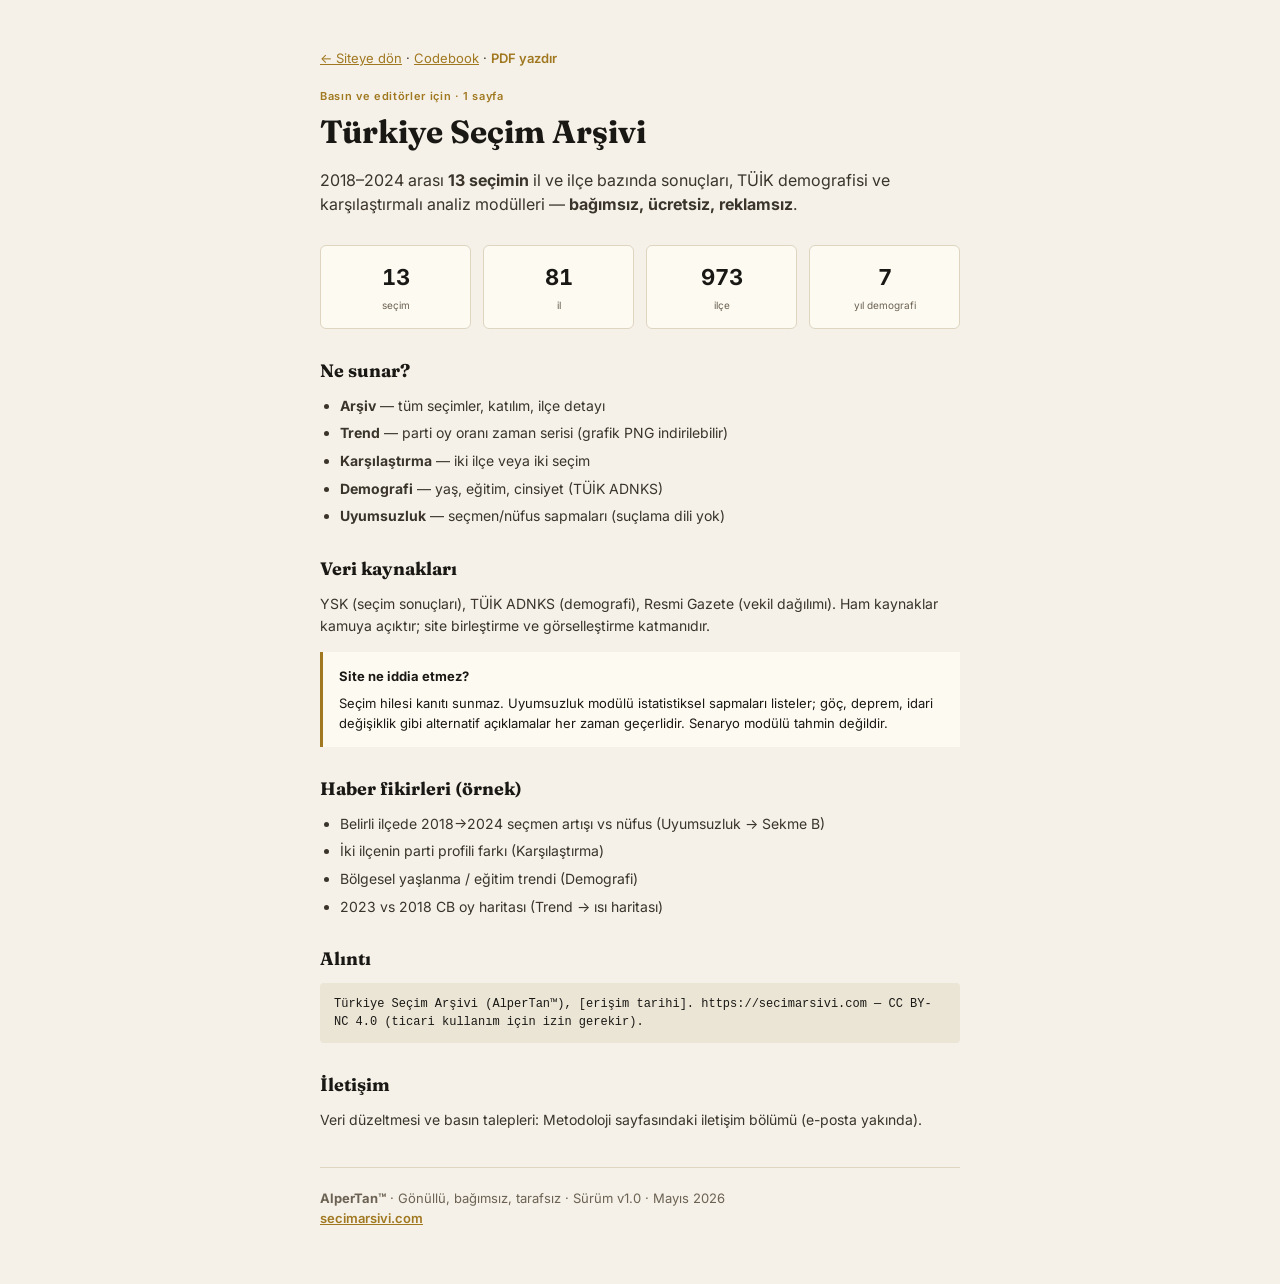
==== promo/basin-ozeti.html @ 302af1ea "feat: arastirmaci ve gazeteci kaynak paketi Codebook, basin ozeti, baglam uyarilari, trend PNG expor" ====
<!DOCTYPE html>
<html lang="tr">
<head>
<meta charset="UTF-8">
<meta name="viewport" content="width=device-width, initial-scale=1.0">
<title>Basın özeti · Türkiye Seçim Arşivi</title>
<link href="https://fonts.googleapis.com/css2?family=Fraunces:opsz,wght@9..144,600&family=Inter:wght@400;500;600&display=swap" rel="stylesheet">
<style>
  * { box-sizing: border-box; margin: 0; padding: 0; }
  body {
    font-family: Inter, sans-serif;
    background: #f5f1e8;
    color: #1a1814;
    line-height: 1.55;
  }
  .page {
    max-width: 720px;
    margin: 0 auto;
    padding: 48px 40px 56px;
  }
  .eyebrow { font-size: 11px; font-weight: 600; letter-spacing: 0.06em; color: #a07820; margin-bottom: 8px; }
  h1 { font-family: Fraunces, Georgia, serif; font-size: 32px; line-height: 1.2; margin-bottom: 16px; }
  .lead { font-size: 16px; color: #3a342b; margin-bottom: 28px; max-width: 620px; }
  h2 { font-family: Fraunces, serif; font-size: 18px; margin: 28px 0 10px; color: #1a1814; }
  p, li { font-size: 14px; color: #3a342b; }
  ul { padding-left: 20px; margin-bottom: 12px; }
  li { margin-bottom: 6px; }
  .stats { display: grid; grid-template-columns: repeat(4, 1fr); gap: 12px; margin: 24px 0; }
  .stat { background: #fdfaf2; border: 1px solid #ddd5c0; border-radius: 6px; padding: 14px 12px; text-align: center; }
  .stat-val { font-size: 22px; font-weight: 700; font-variant-numeric: tabular-nums; }
  .stat-lbl { font-size: 10px; color: #6b6253; margin-top: 4px; }
  .box { background: #fdfaf2; border-left: 3px solid #a07820; padding: 14px 16px; margin: 16px 0; font-size: 13px; }
  .box strong { display: block; margin-bottom: 6px; }
  .cite { font-family: ui-monospace, monospace; font-size: 12px; background: #ebe5d6; padding: 12px 14px; border-radius: 4px; margin-top: 8px; line-height: 1.5; }
  .footer { margin-top: 36px; padding-top: 20px; border-top: 1px solid #ddd5c0; font-size: 13px; color: #6b6253; }
  .footer a { color: #a07820; font-weight: 600; }
  .no-print { margin-bottom: 20px; font-size: 13px; }
  .no-print a { color: #a07820; }
  @media print {
    body { background: #fff; }
    .no-print { display: none; }
    .page { padding: 24px; max-width: 100%; }
    .stats { grid-template-columns: repeat(4, 1fr); }
  }
  @media (max-width: 600px) {
    .page { padding: 28px 20px; }
    .stats { grid-template-columns: repeat(2, 1fr); }
  }
</style>
</head>
<body>
<div class="page">
  <p class="no-print"><a href="../index.html">← Siteye dön</a> · <a href="../docs/codebook.html">Codebook</a> · <button onclick="window.print()" style="background:none;border:none;color:#a07820;font:inherit;cursor:pointer;font-weight:600;">PDF yazdır</button></p>

  <div class="eyebrow">Basın ve editörler için · 1 sayfa</div>
  <h1>Türkiye Seçim Arşivi</h1>
  <p class="lead">
    2018–2024 arası <strong>13 seçimin</strong> il ve ilçe bazında sonuçları, TÜİK demografisi ve
    karşılaştırmalı analiz modülleri — <strong>bağımsız, ücretsiz, reklamsız</strong>.
  </p>

  <div class="stats">
    <div class="stat"><div class="stat-val">13</div><div class="stat-lbl">seçim</div></div>
    <div class="stat"><div class="stat-val">81</div><div class="stat-lbl">il</div></div>
    <div class="stat"><div class="stat-val">973</div><div class="stat-lbl">ilçe</div></div>
    <div class="stat"><div class="stat-val">7</div><div class="stat-lbl">yıl demografi</div></div>
  </div>

  <h2>Ne sunar?</h2>
  <ul>
    <li><strong>Arşiv</strong> — tüm seçimler, katılım, ilçe detayı</li>
    <li><strong>Trend</strong> — parti oy oranı zaman serisi (grafik PNG indirilebilir)</li>
    <li><strong>Karşılaştırma</strong> — iki ilçe veya iki seçim</li>
    <li><strong>Demografi</strong> — yaş, eğitim, cinsiyet (TÜİK ADNKS)</li>
    <li><strong>Uyumsuzluk</strong> — seçmen/nüfus sapmaları (suçlama dili yok)</li>
  </ul>

  <h2>Veri kaynakları</h2>
  <p>YSK (seçim sonuçları), TÜİK ADNKS (demografi), Resmi Gazete (vekil dağılımı). Ham kaynaklar kamuya açıktır; site birleştirme ve görselleştirme katmanıdır.</p>

  <div class="box">
    <strong>Site ne iddia etmez?</strong>
    Seçim hilesi kanıtı sunmaz. Uyumsuzluk modülü istatistiksel sapmaları listeler; göç, deprem, idari değişiklik gibi alternatif açıklamalar her zaman geçerlidir. Senaryo modülü tahmin değildir.
  </div>

  <h2>Haber fikirleri (örnek)</h2>
  <ul>
    <li>Belirli ilçede 2018→2024 seçmen artışı vs nüfus (Uyumsuzluk → Sekme B)</li>
    <li>İki ilçenin parti profili farkı (Karşılaştırma)</li>
    <li>Bölgesel yaşlanma / eğitim trendi (Demografi)</li>
    <li>2023 vs 2018 CB oy haritası (Trend → ısı haritası)</li>
  </ul>

  <h2>Alıntı</h2>
  <div class="cite">Türkiye Seçim Arşivi (AlperTan™), [erişim tarihi]. https://secimarsivi.com — CC BY-NC 4.0 (ticari kullanım için izin gerekir).</div>

  <h2>İletişim</h2>
  <p>Veri düzeltmesi ve basın talepleri: Metodoloji sayfasındaki iletişim bölümü (e-posta yakında).</p>

  <div class="footer">
    <strong>AlperTan™</strong> · Gönüllü, bağımsız, tarafsız · Sürüm v1.0 · Mayıs 2026<br>
    <a href="https://secimarsivi.com">secimarsivi.com</a>
  </div>
</div>
</body>
</html>
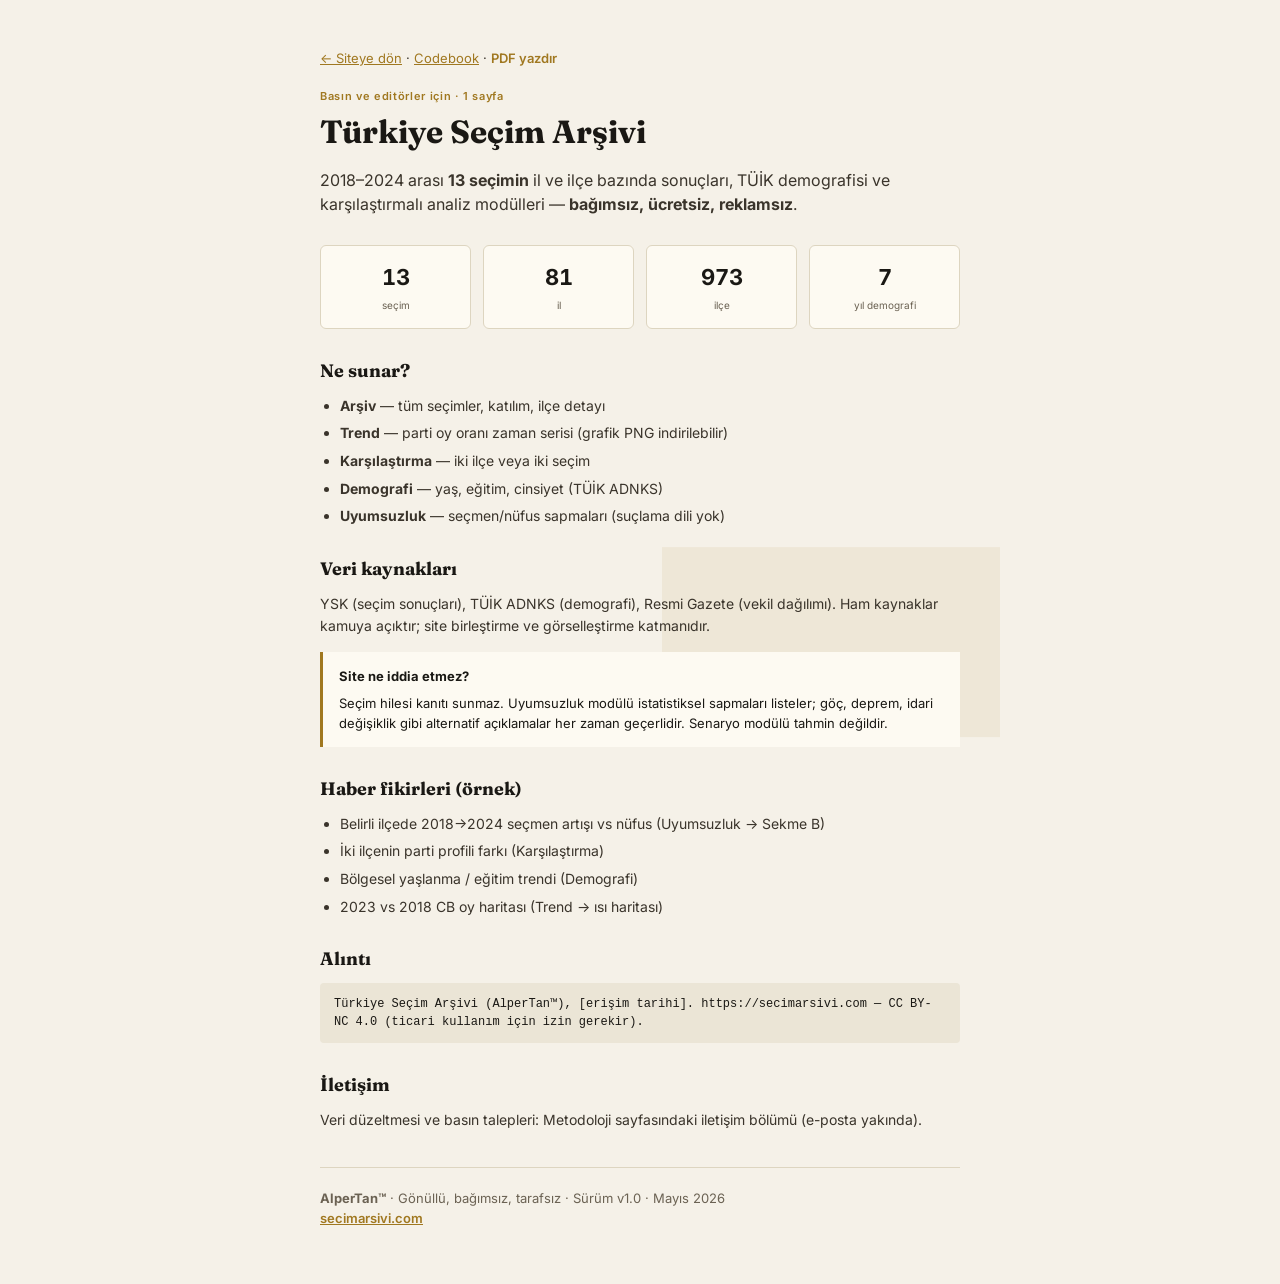
==== commit 21a4b940: "promo: Turkiye siluet filigrani (krem/altin watermark)" ====
--- a/promo/basin-ozeti.html
+++ b/promo/basin-ozeti.html
@@ -17,6 +17,29 @@
     max-width: 720px;
     margin: 0 auto;
     padding: 48px 40px 56px;
+    position: relative;
+    overflow: hidden;
+  }
+  .page > :not(.page-harita) { position: relative; z-index: 1; }
+  .page-harita {
+    position: absolute;
+    right: -8%;
+    top: 50%;
+    transform: translateY(-50%);
+    width: 55%;
+    height: 90%;
+    background-color: #a07820;
+    opacity: 0.08;
+    mask-image: url('turkiye-siluet.png');
+    mask-size: contain;
+    mask-repeat: no-repeat;
+    mask-position: center;
+    -webkit-mask-image: url('turkiye-siluet.png');
+    -webkit-mask-size: contain;
+    -webkit-mask-repeat: no-repeat;
+    -webkit-mask-position: center;
+    pointer-events: none;
+    z-index: 0;
   }
   .eyebrow { font-size: 11px; font-weight: 600; letter-spacing: 0.06em; color: #a07820; margin-bottom: 8px; }
   h1 { font-family: Fraunces, Georgia, serif; font-size: 32px; line-height: 1.2; margin-bottom: 16px; }
@@ -50,6 +73,7 @@
 </head>
 <body>
 <div class="page">
+  <div class="page-harita" aria-hidden="true"></div>
   <p class="no-print"><a href="../index.html">← Siteye dön</a> · <a href="../docs/codebook.html">Codebook</a> · <button onclick="window.print()" style="background:none;border:none;color:#a07820;font:inherit;cursor:pointer;font-weight:600;">PDF yazdır</button></p>
 
   <div class="eyebrow">Basın ve editörler için · 1 sayfa</div>
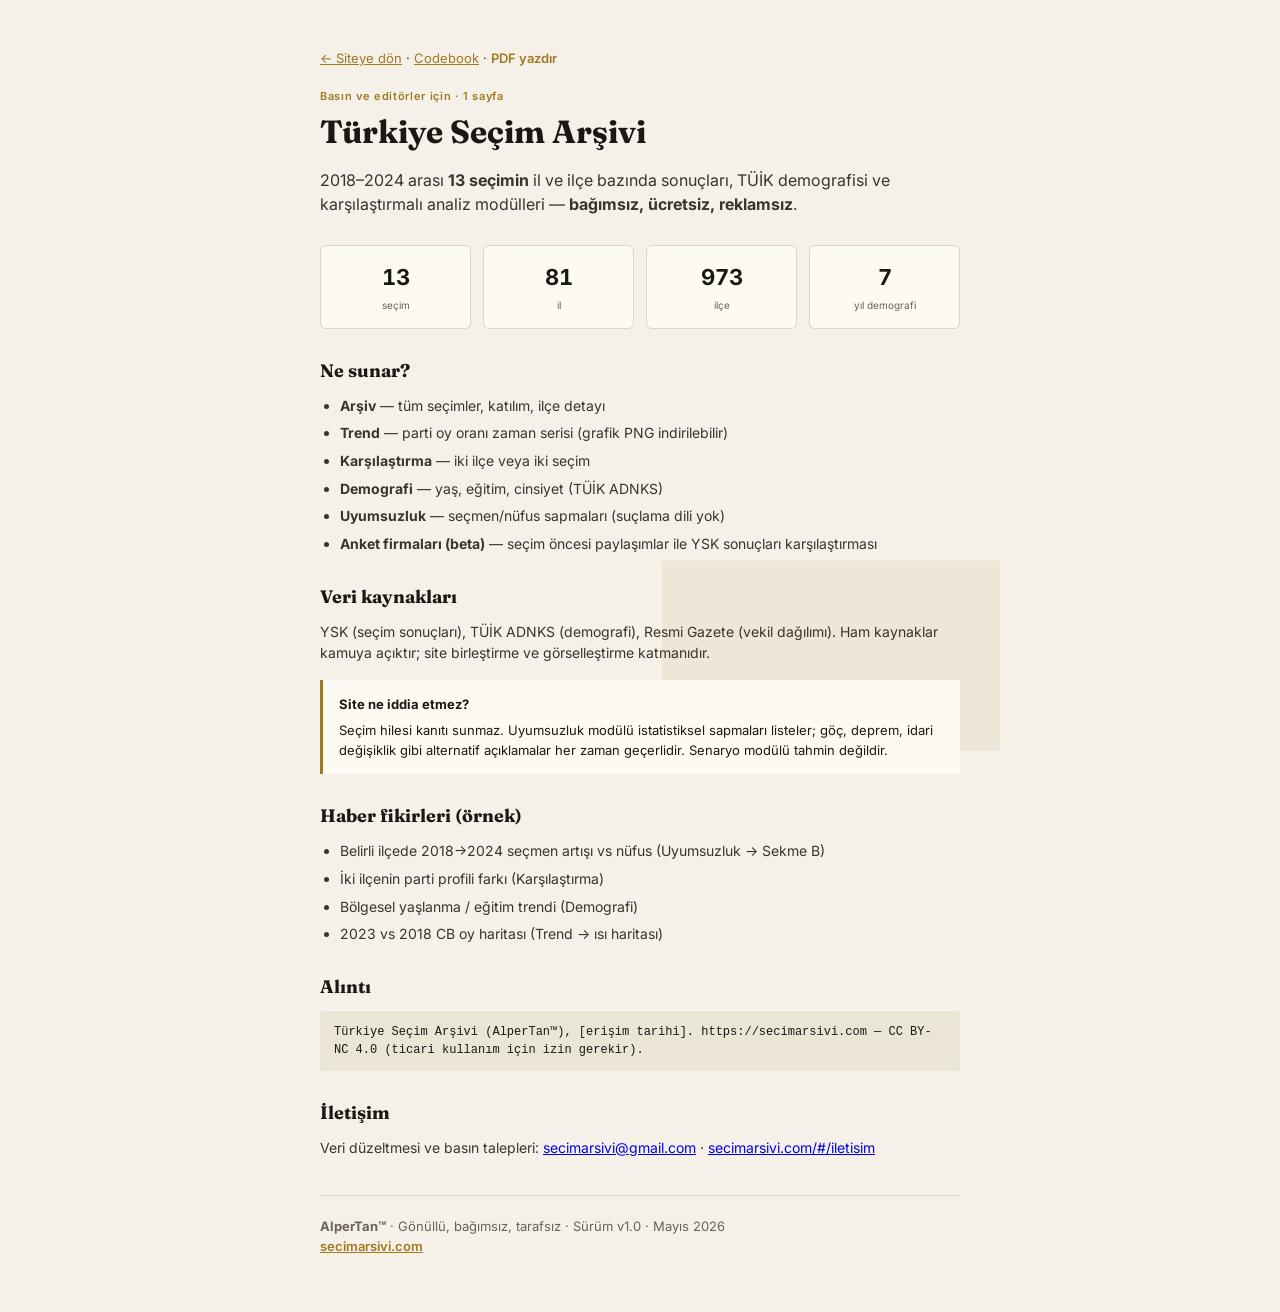
==== commit 9f16e0e1: "deploy: site guncelleme" ====
--- a/promo/basin-ozeti.html
+++ b/promo/basin-ozeti.html
@@ -97,6 +97,7 @@
     <li><strong>Karşılaştırma</strong> — iki ilçe veya iki seçim</li>
     <li><strong>Demografi</strong> — yaş, eğitim, cinsiyet (TÜİK ADNKS)</li>
     <li><strong>Uyumsuzluk</strong> — seçmen/nüfus sapmaları (suçlama dili yok)</li>
+    <li><strong>Anket firmaları (beta)</strong> — seçim öncesi paylaşımlar ile YSK sonuçları karşılaştırması</li>
   </ul>
 
   <h2>Veri kaynakları</h2>
@@ -119,7 +120,7 @@
   <div class="cite">Türkiye Seçim Arşivi (AlperTan™), [erişim tarihi]. https://secimarsivi.com — CC BY-NC 4.0 (ticari kullanım için izin gerekir).</div>
 
   <h2>İletişim</h2>
-  <p>Veri düzeltmesi ve basın talepleri: Metodoloji sayfasındaki iletişim bölümü (e-posta yakında).</p>
+  <p>Veri düzeltmesi ve basın talepleri: <a href="mailto:secimarsivi@gmail.com">secimarsivi@gmail.com</a> · <a href="https://secimarsivi.com/#/iletisim">secimarsivi.com/#/iletisim</a></p>
 
   <div class="footer">
     <strong>AlperTan™</strong> · Gönüllü, bağımsız, tarafsız · Sürüm v1.0 · Mayıs 2026<br>
